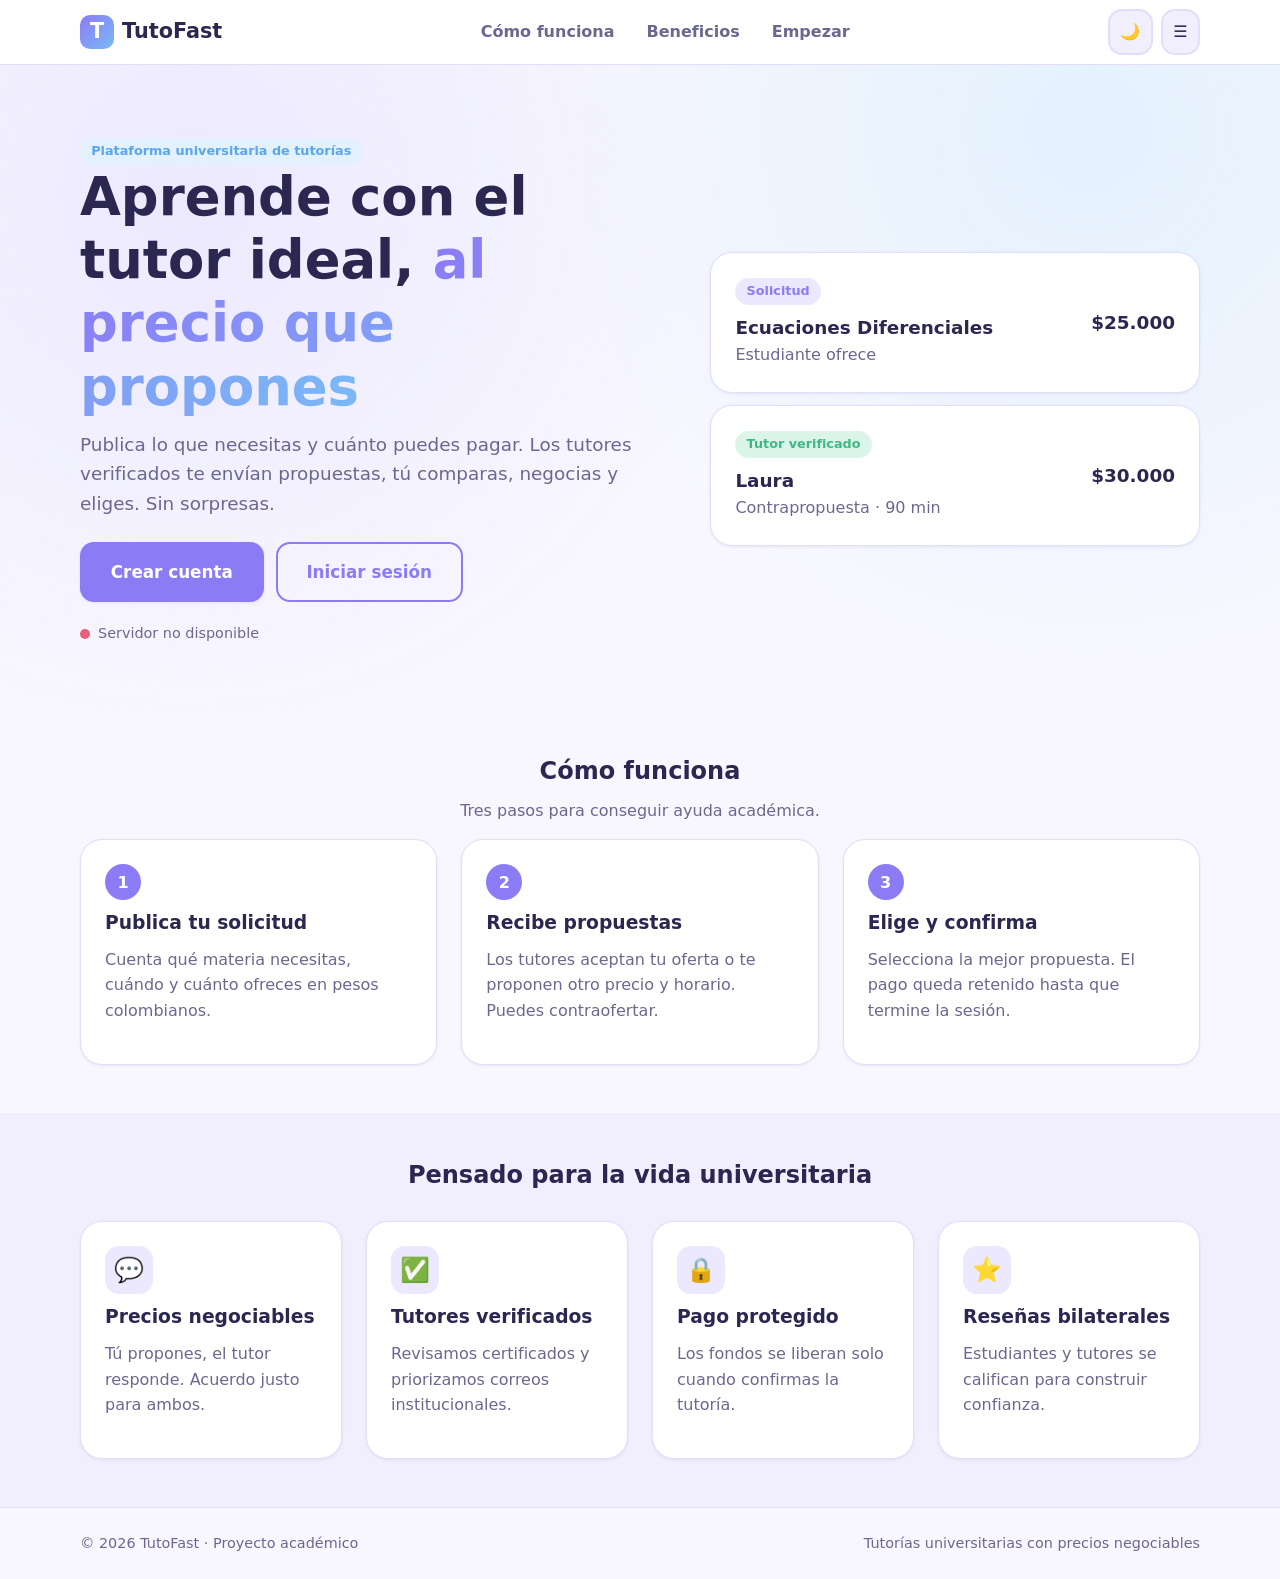
==== frontend/index.html @ 5a5c1e9b "feat(01): base del proyecto backend y frontend" ====
<!DOCTYPE html>
<html lang="es" data-theme="light">
<head>
  <meta charset="UTF-8">
  <meta name="viewport" content="width=device-width, initial-scale=1">
  <meta name="description" content="TutoFast: tutorías universitarias con precios negociables. Publica lo que necesitas y elige la mejor propuesta.">
  <title>TutoFast · Tutorías universitarias a tu precio</title>
  <link rel="stylesheet" href="css/variables.css">
  <link rel="stylesheet" href="css/estilos.css">
  <script>
    // Aplica el tema guardado antes de pintar para evitar parpadeos.
    (function () {
      var t = localStorage.getItem('tutofast_tema');
      if (t !== 'light' && t !== 'dark') {
        t = window.matchMedia && window.matchMedia('(prefers-color-scheme: dark)').matches ? 'dark' : 'light';
      }
      document.documentElement.setAttribute('data-theme', t);
    })();
  </script>
</head>
<body>
  <header class="navbar">
    <div class="contenedor navbar__interior">
      <a class="navbar__marca" href="index.html" aria-label="TutoFast, inicio">
        <span class="navbar__logo" aria-hidden="true">T</span>
        <span>TutoFast</span>
      </a>
      <nav class="navbar__enlaces" data-menu-enlaces aria-label="Principal">
        <a href="#como-funciona">Cómo funciona</a>
        <a href="#beneficios">Beneficios</a>
        <a href="#acceso">Empezar</a>
      </nav>
      <div class="navbar__acciones">
        <button class="btn btn--icono" type="button" data-alternar-tema aria-label="Cambiar tema">🌙</button>
        <button class="btn btn--icono navbar__menu" type="button" data-menu-boton aria-expanded="false" aria-label="Abrir menú">☰</button>
      </div>
    </div>
  </header>

  <main>
    <section class="hero">
      <div class="contenedor hero__interior">
        <div>
          <span class="badge badge--info">Plataforma universitaria de tutorías</span>
          <h1>Aprende con el tutor ideal, <span>al precio que propones</span></h1>
          <p class="hero__texto">Publica lo que necesitas y cuánto puedes pagar. Los tutores verificados te envían propuestas, tú comparas, negocias y eliges. Sin sorpresas.</p>
          <div class="hero__acciones" id="acceso">
            <button class="btn btn--primario btn--grande" type="button" data-abrir-modal="modal-pronto">Crear cuenta</button>
            <button class="btn btn--borde btn--grande" type="button" data-demo-toast>Iniciar sesión</button>
          </div>
          <p class="estado-api texto-suave" style="margin-top:1.25rem">
            <span class="punto" id="estado-punto"></span>
            <span id="estado-texto">Comprobando servidor…</span>
          </p>
        </div>

        <aside class="hero__demo" aria-label="Ejemplo de negociación">
          <div class="tarjeta">
            <div class="oferta">
              <div>
                <span class="badge">Solicitud</span>
                <p style="margin:.5rem 0 0"><strong>Ecuaciones Diferenciales</strong><br><span class="texto-suave">Estudiante ofrece</span></p>
              </div>
              <strong>$25.000</strong>
            </div>
          </div>
          <div class="tarjeta">
            <div class="oferta">
              <div>
                <span class="badge badge--exito">Tutor verificado</span>
                <p style="margin:.5rem 0 0"><strong>Laura</strong><br><span class="texto-suave">Contrapropuesta · 90 min</span></p>
              </div>
              <strong>$30.000</strong>
            </div>
          </div>
        </aside>
      </div>
    </section>

    <section class="seccion" id="como-funciona">
      <div class="contenedor">
        <h2 class="centrado">Cómo funciona</h2>
        <p class="centrado texto-suave">Tres pasos para conseguir ayuda académica.</p>
        <div class="rejilla rejilla--3 pasos">
          <article class="tarjeta paso">
            <h3>Publica tu solicitud</h3>
            <p class="texto-suave">Cuenta qué materia necesitas, cuándo y cuánto ofreces en pesos colombianos.</p>
          </article>
          <article class="tarjeta paso">
            <h3>Recibe propuestas</h3>
            <p class="texto-suave">Los tutores aceptan tu oferta o te proponen otro precio y horario. Puedes contraofertar.</p>
          </article>
          <article class="tarjeta paso">
            <h3>Elige y confirma</h3>
            <p class="texto-suave">Selecciona la mejor propuesta. El pago queda retenido hasta que termine la sesión.</p>
          </article>
        </div>
      </div>
    </section>

    <section class="seccion" id="beneficios" style="background:var(--superficie-2)">
      <div class="contenedor">
        <h2 class="centrado">Pensado para la vida universitaria</h2>
        <div class="rejilla rejilla--4" style="margin-top:2rem">
          <article class="tarjeta tarjeta--elevable">
            <div class="tarjeta__icono" aria-hidden="true">💬</div>
            <h3>Precios negociables</h3>
            <p class="texto-suave">Tú propones, el tutor responde. Acuerdo justo para ambos.</p>
          </article>
          <article class="tarjeta tarjeta--elevable">
            <div class="tarjeta__icono" aria-hidden="true">✅</div>
            <h3>Tutores verificados</h3>
            <p class="texto-suave">Revisamos certificados y priorizamos correos institucionales.</p>
          </article>
          <article class="tarjeta tarjeta--elevable">
            <div class="tarjeta__icono" aria-hidden="true">🔒</div>
            <h3>Pago protegido</h3>
            <p class="texto-suave">Los fondos se liberan solo cuando confirmas la tutoría.</p>
          </article>
          <article class="tarjeta tarjeta--elevable">
            <div class="tarjeta__icono" aria-hidden="true">⭐</div>
            <h3>Reseñas bilaterales</h3>
            <p class="texto-suave">Estudiantes y tutores se califican para construir confianza.</p>
          </article>
        </div>
      </div>
    </section>
  </main>

  <footer class="pie">
    <div class="contenedor pie__interior">
      <span>© <span id="anio"></span> TutoFast · Proyecto académico</span>
      <span>Tutorías universitarias con precios negociables</span>
    </div>
  </footer>

  <div class="modal-fondo" id="modal-pronto" role="dialog" aria-modal="true" aria-labelledby="modal-pronto-titulo">
    <div class="modal">
      <div class="modal__cabecera">
        <h2 id="modal-pronto-titulo">¡Muy pronto!</h2>
        <button class="btn btn--icono" type="button" data-cerrar-modal="modal-pronto" aria-label="Cerrar">×</button>
      </div>
      <p>El registro y el inicio de sesión llegan en el siguiente módulo de TutoFast.</p>
      <div class="modal__pie">
        <button class="btn btn--primario" type="button" data-cerrar-modal="modal-pronto">Entendido</button>
      </div>
    </div>
  </div>

  <script type="module" src="js/paginas/index.js"></script>
</body>
</html>
---- frontend/css/variables.css ----
/* Tokens de diseño de TutoFast: morado pastel + azul suave. Tema claro por defecto. */
:root {
  --color-primario: #8b7cf6;
  --color-primario-hover: #7566e8;
  --color-primario-suave: #ece9fe;
  --color-secundario: #7ab8f5;
  --color-secundario-suave: #e3f1fd;

  --fondo: #f8f7ff;
  --superficie: #ffffff;
  --superficie-2: #f1effd;
  --borde: #e2defa;
  --texto: #2b2750;
  --texto-suave: #6b6890;
  --texto-sobre-primario: #ffffff;

  --exito: #3fb984;
  --exito-suave: #dcf5ea;
  --advertencia: #e9a43a;
  --advertencia-suave: #fdf0d9;
  --error: #e5617a;
  --error-suave: #fde4e9;
  --info: #5aa6ee;
  --info-suave: #e3f1fd;

  --sombra-sm: 0 1px 3px rgba(80, 64, 160, 0.10);
  --sombra-md: 0 6px 20px rgba(80, 64, 160, 0.12);
  --sombra-lg: 0 16px 40px rgba(80, 64, 160, 0.18);

  --radio-sm: 8px;
  --radio-md: 14px;
  --radio-lg: 22px;

  --espacio-1: 0.25rem;
  --espacio-2: 0.5rem;
  --espacio-3: 0.75rem;
  --espacio-4: 1rem;
  --espacio-5: 1.5rem;
  --espacio-6: 2rem;
  --espacio-7: 3rem;
  --espacio-8: 4.5rem;

  --fuente: system-ui, -apple-system, "Segoe UI", Roboto, "Helvetica Neue", Arial, sans-serif;
  --ancho-max: 1120px;
  --transicion: 0.2s ease;
}

[data-theme="dark"] {
  --color-primario: #a99cff;
  --color-primario-hover: #bdb3ff;
  --color-primario-suave: #2e2a5a;
  --color-secundario: #7fbdf7;
  --color-secundario-suave: #1f3550;

  --fondo: #15132b;
  --superficie: #1f1c3c;
  --superficie-2: #28244b;
  --borde: #38336a;
  --texto: #ece9ff;
  --texto-suave: #a9a5d0;
  --texto-sobre-primario: #1b1740;

  --exito: #5fd0a0;
  --exito-suave: #17382d;
  --advertencia: #f0b95a;
  --advertencia-suave: #3d2f14;
  --error: #f0839a;
  --error-suave: #43202b;
  --info: #7fbdf7;
  --info-suave: #1f3550;

  --sombra-sm: 0 1px 3px rgba(0, 0, 0, 0.4);
  --sombra-md: 0 6px 20px rgba(0, 0, 0, 0.45);
  --sombra-lg: 0 16px 40px rgba(0, 0, 0, 0.55);
}
---- frontend/css/estilos.css ----
/* ===== Base ===== */
*, *::before, *::after { box-sizing: border-box; }

html { scroll-behavior: smooth; }

body {
  margin: 0;
  font-family: var(--fuente);
  line-height: 1.6;
  color: var(--texto);
  background: var(--fondo);
  transition: background var(--transicion), color var(--transicion);
}

img, svg { max-width: 100%; display: block; }
a { color: var(--color-primario); text-decoration: none; }
a:hover { text-decoration: underline; }
h1, h2, h3 { line-height: 1.2; margin: 0 0 var(--espacio-3); }
p { margin: 0 0 var(--espacio-4); }

:focus-visible { outline: 3px solid var(--color-secundario); outline-offset: 2px; }

.contenedor { width: min(100% - 2rem, var(--ancho-max)); margin-inline: auto; }
.seccion { padding-block: var(--espacio-7); }
.texto-suave { color: var(--texto-suave); }
.centrado { text-align: center; }
.solo-lectores {
  position: absolute; width: 1px; height: 1px; overflow: hidden;
  clip: rect(0 0 0 0); white-space: nowrap;
}

/* ===== Navbar ===== */
.navbar {
  position: sticky; top: 0; z-index: 50;
  background: color-mix(in srgb, var(--superficie) 88%, transparent);
  backdrop-filter: blur(8px);
  border-bottom: 1px solid var(--borde);
}
.navbar__interior {
  display: flex; align-items: center; justify-content: space-between;
  gap: var(--espacio-4); min-height: 64px;
}
.navbar__marca {
  display: flex; align-items: center; gap: var(--espacio-2);
  font-weight: 800; font-size: 1.3rem; color: var(--texto);
}
.navbar__marca:hover { text-decoration: none; }
.navbar__logo {
  width: 34px; height: 34px; border-radius: 10px; display: grid; place-items: center;
  color: #fff; font-weight: 800;
  background: linear-gradient(135deg, var(--color-primario), var(--color-secundario));
}
.navbar__enlaces { display: flex; align-items: center; gap: var(--espacio-2); }
.navbar__enlaces a {
  color: var(--texto-suave); padding: var(--espacio-2) var(--espacio-3);
  border-radius: var(--radio-sm); font-weight: 600;
}
.navbar__enlaces a:hover { background: var(--superficie-2); color: var(--texto); text-decoration: none; }
.navbar__acciones { display: flex; align-items: center; gap: var(--espacio-2); }
.navbar__menu { display: none; }

@media (max-width: 720px) {
  .navbar__menu { display: inline-flex; }
  .navbar__enlaces {
    display: none; position: absolute; left: 0; right: 0; top: 64px;
    flex-direction: column; align-items: stretch; padding: var(--espacio-3) 1rem;
    background: var(--superficie); border-bottom: 1px solid var(--borde);
  }
  .navbar__enlaces.abierto { display: flex; }
}

/* ===== Botones ===== */
.btn {
  display: inline-flex; align-items: center; justify-content: center; gap: var(--espacio-2);
  padding: 0.65rem 1.25rem; border-radius: var(--radio-md);
  font: inherit; font-weight: 700; cursor: pointer;
  border: 2px solid transparent; transition: all var(--transicion);
}
.btn:hover { text-decoration: none; transform: translateY(-1px); }
.btn:disabled { opacity: 0.55; cursor: not-allowed; transform: none; }
.btn--primario { background: var(--color-primario); color: var(--texto-sobre-primario); box-shadow: var(--sombra-sm); }
.btn--primario:hover { background: var(--color-primario-hover); box-shadow: var(--sombra-md); }
.btn--secundario { background: var(--color-secundario-suave); color: var(--texto); border-color: var(--color-secundario); }
.btn--secundario:hover { background: var(--color-secundario); }
.btn--borde { background: transparent; color: var(--color-primario); border-color: var(--color-primario); }
.btn--borde:hover { background: var(--color-primario-suave); }
.btn--peligro { background: var(--error); color: #fff; }
.btn--grande { padding: 0.9rem 1.8rem; font-size: 1.05rem; }
.btn--icono { padding: 0.5rem 0.65rem; background: var(--superficie-2); color: var(--texto); border-color: var(--borde); }

/* ===== Tarjetas ===== */
.tarjeta {
  background: var(--superficie); border: 1px solid var(--borde);
  border-radius: var(--radio-lg); padding: var(--espacio-5);
  box-shadow: var(--sombra-sm); transition: box-shadow var(--transicion), transform var(--transicion);
}
.tarjeta--elevable:hover { box-shadow: var(--sombra-md); transform: translateY(-3px); }
.tarjeta__icono {
  width: 48px; height: 48px; border-radius: var(--radio-md); display: grid; place-items: center;
  font-size: 1.5rem; margin-bottom: var(--espacio-3); background: var(--color-primario-suave);
}
.rejilla { display: grid; gap: var(--espacio-5); }
.rejilla--3 { grid-template-columns: repeat(auto-fit, minmax(240px, 1fr)); }
.rejilla--4 { grid-template-columns: repeat(auto-fit, minmax(200px, 1fr)); }

/* ===== Badges ===== */
.badge {
  display: inline-block; padding: 0.2rem 0.7rem; border-radius: 999px;
  font-size: 0.8rem; font-weight: 700;
  background: var(--color-primario-suave); color: var(--color-primario);
}
.badge--exito { background: var(--exito-suave); color: var(--exito); }
.badge--advertencia { background: var(--advertencia-suave); color: var(--advertencia); }
.badge--error { background: var(--error-suave); color: var(--error); }
.badge--info { background: var(--info-suave); color: var(--info); }

/* ===== Alertas en línea ===== */
.alerta {
  padding: var(--espacio-3) var(--espacio-4); border-radius: var(--radio-md);
  border-left: 4px solid var(--info); background: var(--info-suave); margin-bottom: var(--espacio-4);
}
.alerta--exito { border-color: var(--exito); background: var(--exito-suave); }
.alerta--error { border-color: var(--error); background: var(--error-suave); }
.alerta--advertencia { border-color: var(--advertencia); background: var(--advertencia-suave); }

/* ===== Toasts ===== */
.toasts {
  position: fixed; top: 76px; right: 1rem; z-index: 200;
  display: flex; flex-direction: column; gap: var(--espacio-2);
  width: min(360px, calc(100vw - 2rem)); pointer-events: none;
}
.toast {
  pointer-events: auto; display: flex; align-items: flex-start; gap: var(--espacio-3);
  padding: var(--espacio-3) var(--espacio-4); border-radius: var(--radio-md);
  background: var(--superficie); border: 1px solid var(--borde); border-left-width: 5px;
  box-shadow: var(--sombra-lg); animation: toast-entrada 0.25s ease;
}
.toast--exito { border-left-color: var(--exito); }
.toast--error { border-left-color: var(--error); }
.toast--advertencia { border-left-color: var(--advertencia); }
.toast--info { border-left-color: var(--info); }
.toast__texto { flex: 1; }
.toast__cerrar { background: none; border: 0; color: var(--texto-suave); cursor: pointer; font-size: 1.2rem; line-height: 1; }
.toast--saliendo { opacity: 0; transform: translateX(20px); transition: all 0.25s ease; }
@keyframes toast-entrada { from { opacity: 0; transform: translateX(20px); } to { opacity: 1; transform: none; } }

/* ===== Modales ===== */
.modal-fondo {
  position: fixed; inset: 0; z-index: 150; display: none;
  align-items: center; justify-content: center; padding: 1rem;
  background: rgba(20, 16, 50, 0.55);
}
.modal-fondo.abierto { display: flex; }
.modal {
  width: min(520px, 100%); max-height: 90vh; overflow: auto;
  background: var(--superficie); border-radius: var(--radio-lg);
  padding: var(--espacio-5); box-shadow: var(--sombra-lg); border: 1px solid var(--borde);
}
.modal__cabecera { display: flex; justify-content: space-between; align-items: center; margin-bottom: var(--espacio-4); }
.modal__cabecera h2 { margin: 0; font-size: 1.3rem; }
.modal__pie { display: flex; justify-content: flex-end; gap: var(--espacio-2); margin-top: var(--espacio-5); }

/* ===== Formularios ===== */
.campo { margin-bottom: var(--espacio-4); }
.campo label { display: block; font-weight: 700; margin-bottom: var(--espacio-1); }
.campo__ayuda { font-size: 0.85rem; color: var(--texto-suave); margin-top: var(--espacio-1); }
.campo__error { font-size: 0.85rem; color: var(--error); margin-top: var(--espacio-1); }
input[type="text"], input[type="email"], input[type="password"], input[type="number"],
input[type="search"], input[type="date"], input[type="datetime-local"], select, textarea {
  width: 100%; padding: 0.65rem 0.9rem; font: inherit; color: var(--texto);
  background: var(--superficie); border: 2px solid var(--borde); border-radius: var(--radio-md);
  transition: border-color var(--transicion), box-shadow var(--transicion);
}
input:focus, select:focus, textarea:focus {
  outline: none; border-color: var(--color-primario);
  box-shadow: 0 0 0 4px var(--color-primario-suave);
}
input.invalido, select.invalido, textarea.invalido { border-color: var(--error); }
textarea { min-height: 110px; resize: vertical; }

/* ===== Portada ===== */
.hero {
  padding-block: var(--espacio-8) var(--espacio-7);
  background:
    radial-gradient(circle at 15% 20%, var(--color-primario-suave), transparent 45%),
    radial-gradient(circle at 85% 10%, var(--color-secundario-suave), transparent 45%);
}
.hero__interior { display: grid; gap: var(--espacio-6); align-items: center; grid-template-columns: 1.1fr 0.9fr; }
.hero h1 { font-size: clamp(2rem, 5vw, 3.3rem); font-weight: 800; }
.hero h1 span {
  background: linear-gradient(90deg, var(--color-primario), var(--color-secundario));
  -webkit-background-clip: text; background-clip: text; color: transparent;
}
.hero__texto { font-size: 1.15rem; color: var(--texto-suave); max-width: 52ch; }
.hero__acciones { display: flex; flex-wrap: wrap; gap: var(--espacio-3); margin-top: var(--espacio-5); }
.hero__demo { display: grid; gap: var(--espacio-3); }
.oferta { display: flex; justify-content: space-between; align-items: center; gap: var(--espacio-3); }
.oferta strong { font-size: 1.15rem; }
.pasos { counter-reset: paso; }
.paso::before {
  counter-increment: paso; content: counter(paso);
  display: grid; place-items: center; width: 36px; height: 36px; border-radius: 50%;
  margin-bottom: var(--espacio-3); font-weight: 800;
  color: var(--texto-sobre-primario); background: var(--color-primario);
}
.estado-api { display: inline-flex; align-items: center; gap: var(--espacio-2); font-size: 0.9rem; }
.punto { width: 10px; height: 10px; border-radius: 50%; background: var(--texto-suave); }
.punto--ok { background: var(--exito); }
.punto--fallo { background: var(--error); }

.pie { border-top: 1px solid var(--borde); padding-block: var(--espacio-5); color: var(--texto-suave); font-size: 0.9rem; }
.pie__interior { display: flex; flex-wrap: wrap; justify-content: space-between; gap: var(--espacio-3); }

@media (max-width: 820px) {
  .hero__interior { grid-template-columns: 1fr; }
  .hero { padding-block: var(--espacio-7) var(--espacio-6); }
}

@media (prefers-reduced-motion: reduce) {
  * { transition: none !important; animation: none !important; scroll-behavior: auto !important; }
}
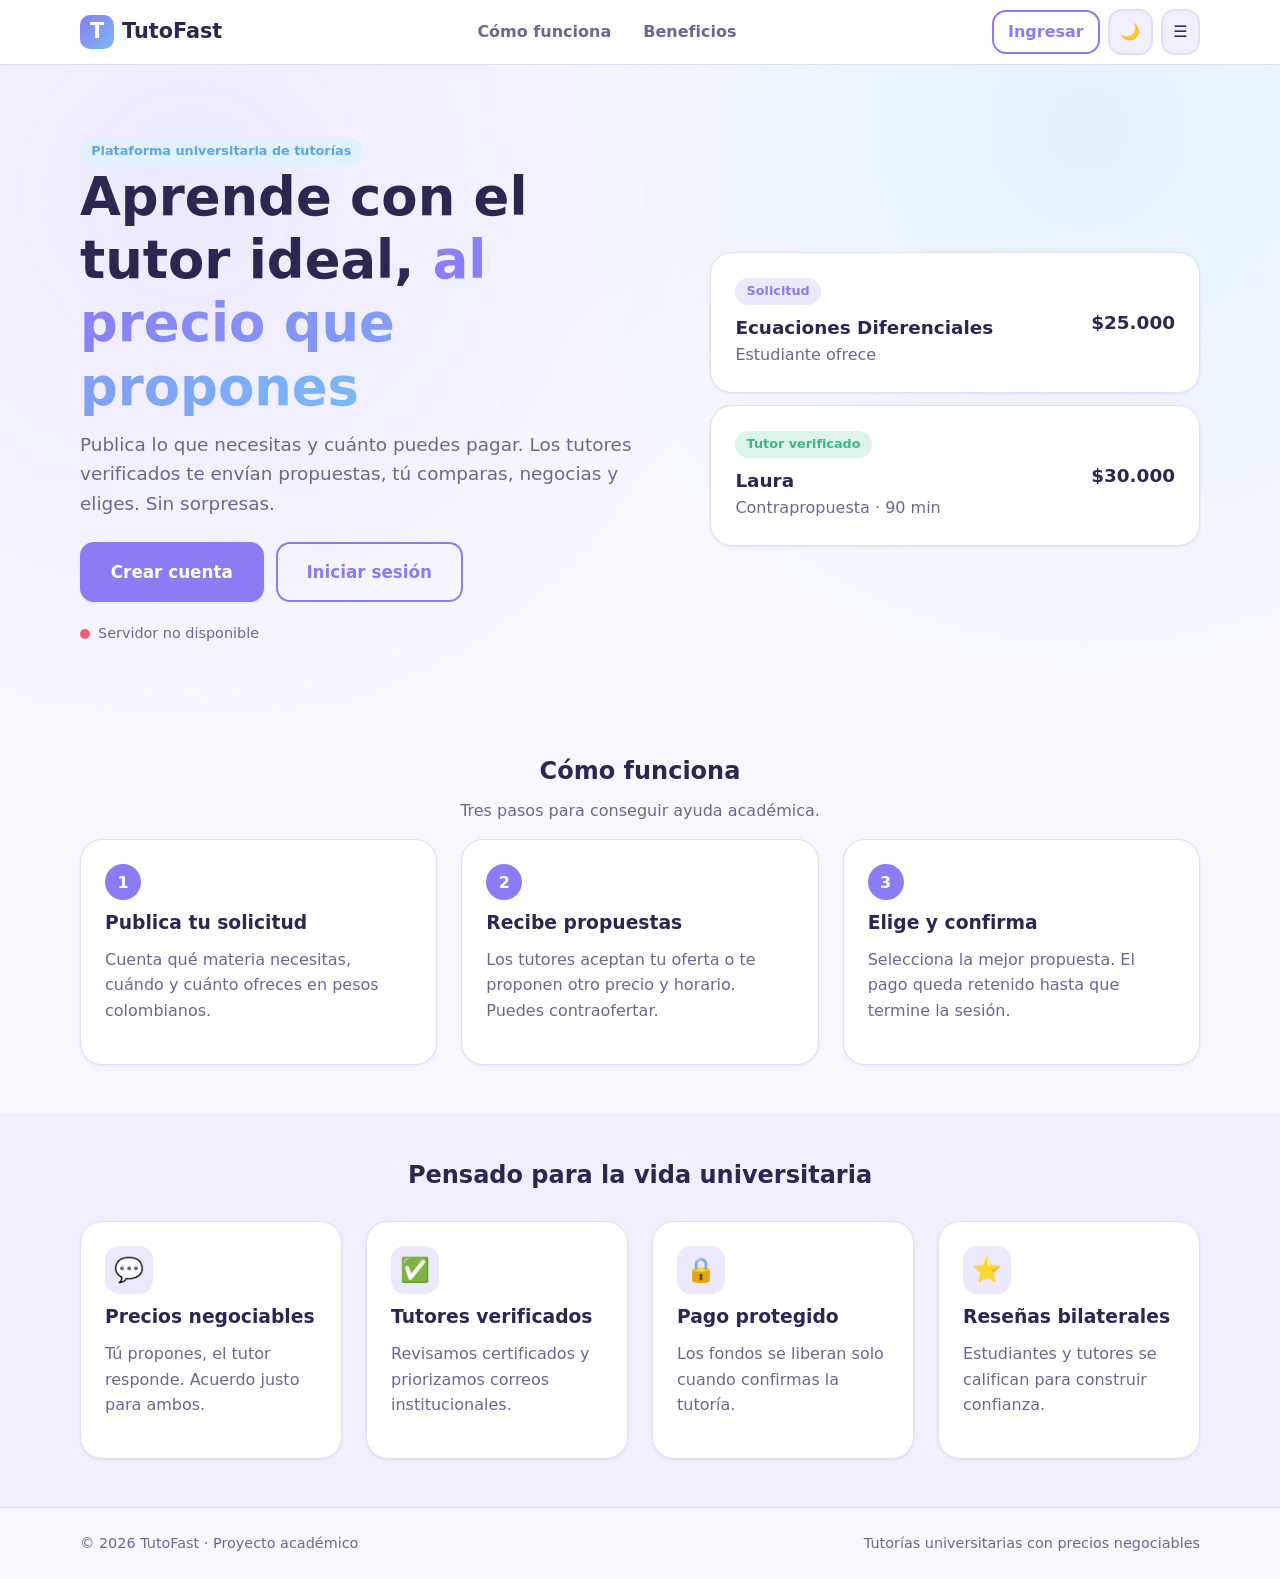
==== commit 6433d2ff: "feat(03): auditoría de identidad y frontend de acceso y perfil ServicioAuditoria con consulta filtra" ====
--- a/frontend/index.html
+++ b/frontend/index.html
@@ -19,23 +19,7 @@
   </script>
 </head>
 <body>
-  <header class="navbar">
-    <div class="contenedor navbar__interior">
-      <a class="navbar__marca" href="index.html" aria-label="TutoFast, inicio">
-        <span class="navbar__logo" aria-hidden="true">T</span>
-        <span>TutoFast</span>
-      </a>
-      <nav class="navbar__enlaces" data-menu-enlaces aria-label="Principal">
-        <a href="#como-funciona">Cómo funciona</a>
-        <a href="#beneficios">Beneficios</a>
-        <a href="#acceso">Empezar</a>
-      </nav>
-      <div class="navbar__acciones">
-        <button class="btn btn--icono" type="button" data-alternar-tema aria-label="Cambiar tema">🌙</button>
-        <button class="btn btn--icono navbar__menu" type="button" data-menu-boton aria-expanded="false" aria-label="Abrir menú">☰</button>
-      </div>
-    </div>
-  </header>
+  <header class="navbar" data-encabezado></header>
 
   <main>
     <section class="hero">
@@ -45,8 +29,9 @@
           <h1>Aprende con el tutor ideal, <span>al precio que propones</span></h1>
           <p class="hero__texto">Publica lo que necesitas y cuánto puedes pagar. Los tutores verificados te envían propuestas, tú comparas, negocias y eliges. Sin sorpresas.</p>
           <div class="hero__acciones" id="acceso">
-            <button class="btn btn--primario btn--grande" type="button" data-abrir-modal="modal-pronto">Crear cuenta</button>
-            <button class="btn btn--borde btn--grande" type="button" data-demo-toast>Iniciar sesión</button>
+            <a class="btn btn--primario btn--grande" href="acceso.html?modo=registro" data-solo-invitado>Crear cuenta</a>
+            <a class="btn btn--borde btn--grande" href="acceso.html" data-solo-invitado>Iniciar sesión</a>
+            <a class="btn btn--primario btn--grande" href="perfil.html" data-solo-autenticado hidden>Ir a mi perfil</a>
           </div>
           <p class="estado-api texto-suave" style="margin-top:1.25rem">
             <span class="punto" id="estado-punto"></span>
@@ -134,19 +119,6 @@
     </div>
   </footer>
 
-  <div class="modal-fondo" id="modal-pronto" role="dialog" aria-modal="true" aria-labelledby="modal-pronto-titulo">
-    <div class="modal">
-      <div class="modal__cabecera">
-        <h2 id="modal-pronto-titulo">¡Muy pronto!</h2>
-        <button class="btn btn--icono" type="button" data-cerrar-modal="modal-pronto" aria-label="Cerrar">×</button>
-      </div>
-      <p>El registro y el inicio de sesión llegan en el siguiente módulo de TutoFast.</p>
-      <div class="modal__pie">
-        <button class="btn btn--primario" type="button" data-cerrar-modal="modal-pronto">Entendido</button>
-      </div>
-    </div>
-  </div>
-
   <script type="module" src="js/paginas/index.js"></script>
 </body>
 </html>
--- a/frontend/css/estilos.css
+++ b/frontend/css/estilos.css
@@ -219,3 +219,61 @@
 @media (prefers-reduced-motion: reduce) {
   * { transition: none !important; animation: none !important; scroll-behavior: auto !important; }
 }
+
+/* ===== Utilidades de módulo 03 ===== */
+[hidden] { display: none !important; }
+.btn--bloque { width: 100%; }
+fieldset { border: 0; padding: 0; margin: 0; min-width: 0; }
+legend { font-weight: 700; padding: 0; margin-bottom: var(--espacio-2); }
+input[type="checkbox"], input[type="radio"] { accent-color: var(--color-primario); width: 1.1rem; height: 1.1rem; flex: none; }
+
+/* Encabezado autenticado */
+.navbar__rol select { width: auto; padding: 0.4rem 0.7rem; border-radius: var(--radio-md); font-weight: 600; }
+.navbar__usuario {
+  max-width: 12ch; overflow: hidden; text-overflow: ellipsis; white-space: nowrap;
+  font-weight: 700; color: var(--texto-suave);
+}
+.navbar__salir, .navbar__ingresar { padding: 0.45rem 0.9rem; }
+@media (max-width: 720px) {
+  .navbar__usuario { display: none; }
+}
+
+/* Acceso */
+.acceso__interior { display: flex; justify-content: center; }
+.acceso__tarjeta { width: min(520px, 100%); padding: var(--espacio-6) var(--espacio-5); }
+.acceso__titulo { font-size: 1.6rem; text-align: center; margin-bottom: var(--espacio-4); }
+.pestanas {
+  display: grid; grid-template-columns: 1fr 1fr; gap: var(--espacio-1); padding: var(--espacio-1);
+  background: var(--superficie-2); border-radius: var(--radio-md); margin-bottom: var(--espacio-5);
+}
+.pestana {
+  padding: 0.6rem 0.5rem; border: 0; border-radius: var(--radio-sm); cursor: pointer;
+  font: inherit; font-weight: 700; color: var(--texto-suave); background: transparent;
+  transition: all var(--transicion);
+}
+.pestana:hover { color: var(--texto); }
+.pestana[aria-selected="true"] { background: var(--superficie); color: var(--color-primario); box-shadow: var(--sombra-sm); }
+.selector-rol { display: flex; flex-wrap: wrap; gap: var(--espacio-3); }
+.selector-rol legend { width: 100%; }
+.selector-rol .campo__ayuda { width: 100%; margin: 0; }
+.opcion-rol {
+  display: inline-flex; align-items: center; gap: var(--espacio-2); flex: 1 1 140px; cursor: pointer;
+  padding: 0.65rem 0.9rem; border: 2px solid var(--borde); border-radius: var(--radio-md); font-weight: 600;
+  transition: border-color var(--transicion), background var(--transicion);
+}
+.opcion-rol:has(input:checked) { border-color: var(--color-primario); background: var(--color-primario-suave); }
+.casilla { display: flex; align-items: flex-start; gap: var(--espacio-2); cursor: pointer; margin-bottom: var(--espacio-2); }
+.casilla input { margin-top: 0.2rem; }
+.campo--casilla { padding: var(--espacio-3); border-radius: var(--radio-md); background: var(--superficie-2); }
+.campo--casilla .casilla { margin: 0; font-weight: 400; }
+
+/* Perfil */
+.perfil { max-width: 820px; }
+.perfil > h1 { margin-bottom: var(--espacio-5); }
+.perfil__secciones { display: grid; gap: var(--espacio-5); margin-block: var(--espacio-5); }
+#contenido > .tarjeta + .tarjeta, #contenido > .perfil__secciones + .tarjeta { margin-top: var(--espacio-5); }
+.datos { display: grid; grid-template-columns: repeat(auto-fit, minmax(220px, 1fr)); gap: var(--espacio-4); margin: 0; }
+.datos dt { font-size: 0.8rem; font-weight: 700; text-transform: uppercase; letter-spacing: 0.04em; color: var(--texto-suave); }
+.datos dd { margin: 0; font-weight: 600; word-break: break-word; }
+.fila-badges { display: flex; flex-wrap: wrap; gap: var(--espacio-2); }
+.rejilla-form { display: grid; grid-template-columns: repeat(auto-fit, minmax(220px, 1fr)); gap: 0 var(--espacio-4); }
